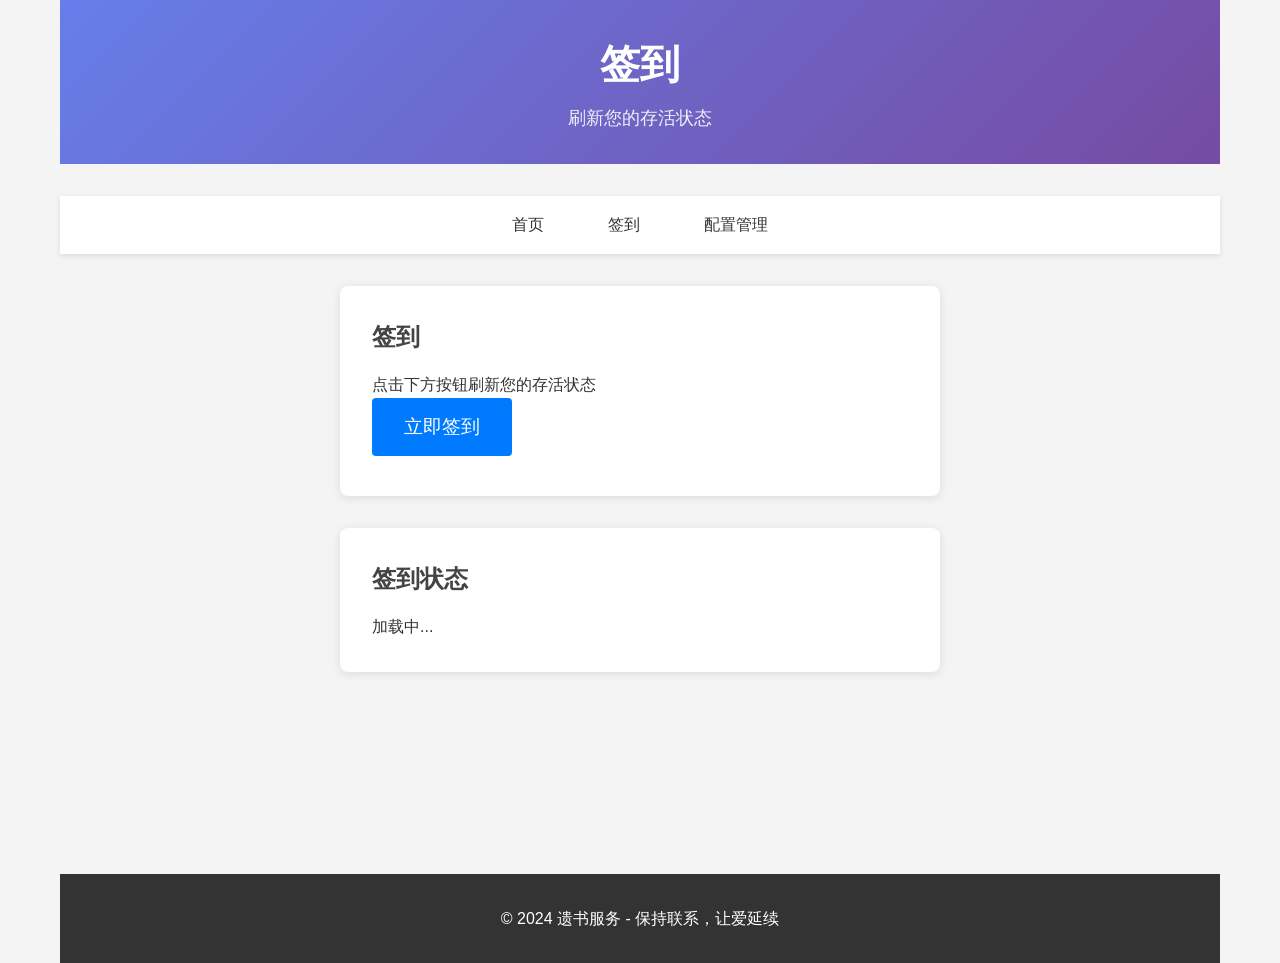
==== templates/checkin.html @ 2f354e29 "feat: 完善项目构建系统和文档 - 添加完整的 Makefile 构建系统，支持调试和发行版本构建 - 更新 CLAUDE.md 文档，反映项目当前状态和无数据库架构 - 添加 BUILD_RUL" ====
<!DOCTYPE html>
<html lang="zh-CN">
<head>
    <meta charset="UTF-8">
    <meta name="viewport" content="width=device-width, initial-scale=1.0">
    <title>{{.title}}</title>
    <link rel="stylesheet" href="/static/css/style.css">
</head>
<body>
    <div class="container">
        <header>
            <h1>签到</h1>
            <p>刷新您的存活状态</p>
        </header>
        
        <nav>
            <ul>
                <li><a href="/">首页</a></li>
                <li><a href="/checkin">签到</a></li>
                <li><a href="/config">配置管理</a></li>
            </ul>
        </nav>
        
        <main>
            <div class="checkin-container">
                <div class="card">
                    <h2>签到</h2>
                    <p>点击下方按钮刷新您的存活状态</p>
                    <button onclick="performCheckin()" class="btn btn-primary btn-large">立即签到</button>
                    <div id="checkin-result" class="result" style="display: none;"></div>
                </div>
                
                <div class="card">
                    <h2>签到状态</h2>
                    <div id="status-info">
                        <p>加载中...</p>
                    </div>
                </div>
            </div>
        </main>
        
        <footer>
            <p>&copy; 2024 遗书服务 - 保持联系，让爱延续</p>
        </footer>
    </div>

    <script src="/static/js/checkin.js"></script>
</body>
</html>
---- static/css/style.css ----
/* 基础样式 */
* {
    margin: 0;
    padding: 0;
    box-sizing: border-box;
}

body {
    font-family: 'Arial', sans-serif;
    line-height: 1.6;
    color: #333;
    background-color: #f4f4f4;
}

.container {
    max-width: 1200px;
    margin: 0 auto;
    padding: 0 20px;
}

/* 头部样式 */
header {
    background: linear-gradient(135deg, #667eea 0%, #764ba2 100%);
    color: white;
    padding: 2rem 0;
    text-align: center;
    margin-bottom: 2rem;
}

header h1 {
    font-size: 2.5rem;
    margin-bottom: 0.5rem;
}

header p {
    font-size: 1.1rem;
    opacity: 0.9;
}

/* 导航样式 */
nav {
    background: white;
    box-shadow: 0 2px 5px rgba(0,0,0,0.1);
    margin-bottom: 2rem;
}

nav ul {
    list-style: none;
    display: flex;
    justify-content: center;
    padding: 1rem 0;
}

nav li {
    margin: 0 1rem;
}

nav a {
    text-decoration: none;
    color: #333;
    font-weight: 500;
    padding: 0.5rem 1rem;
    border-radius: 4px;
    transition: background-color 0.3s;
}

nav a:hover {
    background-color: #f0f0f0;
}

/* 主要内容样式 */
main {
    min-height: 60vh;
}

/* 卡片样式 */
.card {
    background: white;
    border-radius: 8px;
    box-shadow: 0 2px 10px rgba(0,0,0,0.1);
    padding: 2rem;
    margin-bottom: 2rem;
}

.card h2 {
    color: #444;
    margin-bottom: 1rem;
    font-size: 1.5rem;
}

/* 仪表板样式 */
.dashboard {
    display: grid;
    grid-template-columns: repeat(auto-fit, minmax(300px, 1fr));
    gap: 2rem;
}

/* 按钮样式 */
.btn {
    display: inline-block;
    padding: 0.75rem 1.5rem;
    border: none;
    border-radius: 4px;
    text-decoration: none;
    cursor: pointer;
    font-size: 1rem;
    transition: all 0.3s;
    margin-right: 0.5rem;
    margin-bottom: 0.5rem;
}

.btn-primary {
    background: #007bff;
    color: white;
}

.btn-primary:hover {
    background: #0056b3;
}

.btn-secondary {
    background: #6c757d;
    color: white;
}

.btn-secondary:hover {
    background: #545b62;
}

.btn-danger {
    background: #dc3545;
    color: white;
}

.btn-danger:hover {
    background: #c82333;
}

.btn-large {
    padding: 1rem 2rem;
    font-size: 1.2rem;
}

/* 签到页面样式 */
.checkin-container {
    max-width: 600px;
    margin: 0 auto;
}

.checkin-container .actions {
    text-align: center;
    margin: 2rem 0;
}

/* 结果样式 */
.result {
    margin-top: 1rem;
    padding: 1rem;
    border-radius: 4px;
}

.result.success {
    background: #d4edda;
    color: #155724;
    border: 1px solid #c3e6cb;
}

.result.error {
    background: #f8d7da;
    color: #721c24;
    border: 1px solid #f5c6cb;
}

/* 配置页面样式 */
.config-container {
    max-width: 800px;
    margin: 0 auto;
}

/* 标签样式 */
.tabs {
    display: flex;
    background: white;
    border-radius: 8px 8px 0 0;
    box-shadow: 0 2px 5px rgba(0,0,0,0.1);
    margin-bottom: 0;
}

.tab-btn {
    flex: 1;
    padding: 1rem;
    border: none;
    background: #f8f9fa;
    cursor: pointer;
    font-size: 1rem;
    transition: background-color 0.3s;
}

.tab-btn.active {
    background: white;
    border-bottom: 2px solid #007bff;
}

.tab-btn:hover {
    background: #e9ecef;
}

.tab-content {
    display: none;
}

.tab-content.active {
    display: block;
}

/* 表单样式 */
.form-group {
    margin-bottom: 1.5rem;
}

.form-group label {
    display: block;
    margin-bottom: 0.5rem;
    font-weight: 500;
}

.form-group input,
.form-group select,
.form-group textarea {
    width: 100%;
    padding: 0.75rem;
    border: 1px solid #ddd;
    border-radius: 4px;
    font-size: 1rem;
}

.form-group textarea {
    resize: vertical;
    min-height: 100px;
}

.form-actions {
    display: flex;
    gap: 1rem;
    margin-top: 2rem;
}

/* 遗书列表样式 */
.will-item {
    border: 1px solid #ddd;
    border-radius: 4px;
    padding: 1rem;
    margin-bottom: 1rem;
}

.will-item h3 {
    margin-bottom: 0.5rem;
    color: #444;
}

.will-item p {
    color: #666;
    margin-bottom: 0.5rem;
}

.will-item .meta {
    font-size: 0.9rem;
    color: #888;
}

.will-item .actions {
    margin-top: 1rem;
}

/* 模态框样式 */
.modal {
    position: fixed;
    z-index: 1000;
    left: 0;
    top: 0;
    width: 100%;
    height: 100%;
    background-color: rgba(0,0,0,0.5);
}

.modal-content {
    background-color: white;
    margin: 5% auto;
    padding: 2rem;
    border-radius: 8px;
    width: 90%;
    max-width: 600px;
    position: relative;
}

.close {
    position: absolute;
    right: 1rem;
    top: 1rem;
    font-size: 2rem;
    cursor: pointer;
    color: #aaa;
}

.close:hover {
    color: #000;
}

/* 页脚样式 */
footer {
    background: #333;
    color: white;
    text-align: center;
    padding: 2rem 0;
    margin-top: 3rem;
}

/* 响应式设计 */
@media (max-width: 768px) {
    .container {
        padding: 0 10px;
    }
    
    header h1 {
        font-size: 2rem;
    }
    
    nav ul {
        flex-direction: column;
        align-items: center;
    }
    
    nav li {
        margin: 0.5rem 0;
    }
    
    .dashboard {
        grid-template-columns: 1fr;
    }
    
    .tabs {
        flex-direction: column;
    }
    
    .form-actions {
        flex-direction: column;
    }
    
    .modal-content {
        margin: 10% auto;
        width: 95%;
    }
}

/* 状态指示器样式 */
.status-indicator {
    display: inline-block;
    width: 12px;
    height: 12px;
    border-radius: 50%;
    margin-right: 0.5rem;
}

.status-indicator.healthy {
    background: #28a745;
}

.status-indicator.warning {
    background: #ffc107;
}

.status-indicator.error {
    background: #dc3545;
}

/* 加载动画 */
.loading {
    display: inline-block;
    width: 20px;
    height: 20px;
    border: 3px solid #f3f3f3;
    border-top: 3px solid #3498db;
    border-radius: 50%;
    animation: spin 1s linear infinite;
}

@keyframes spin {
    0% { transform: rotate(0deg); }
    100% { transform: rotate(360deg); }
}
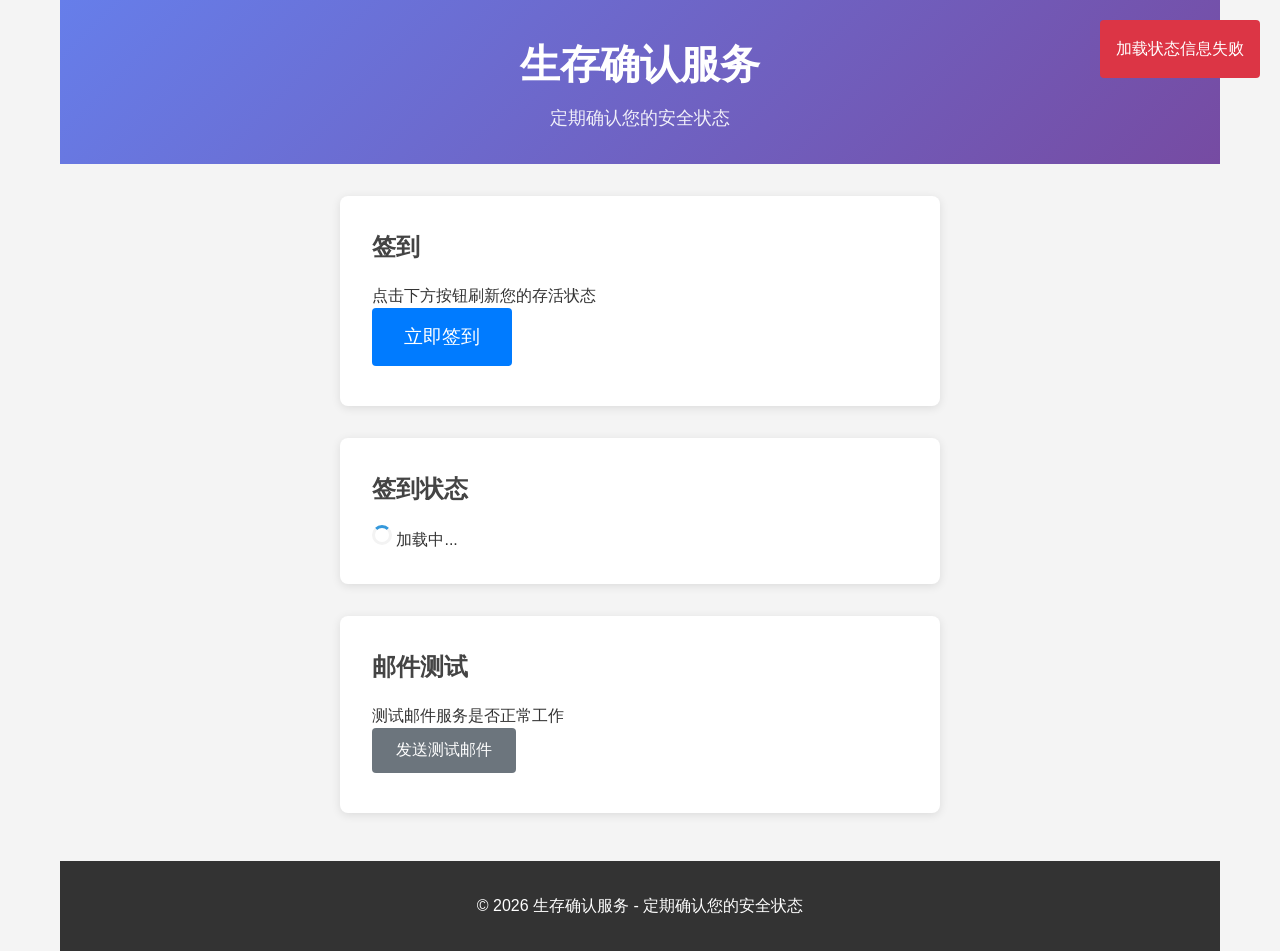
==== commit ef233dff: "feat: 重构前端界面并增强安全性 - 移除首页和配置管理页面，只保留签到页面 - 将服务名称从"遗书服务"改为"生存确认服务" - 简化页面导航，移除不必要的菜单横幅 - 优化时间显示格式为"20" ====
--- a/templates/checkin.html
+++ b/templates/checkin.html
@@ -9,17 +9,9 @@
 <body>
     <div class="container">
         <header>
-            <h1>签到</h1>
-            <p>刷新您的存活状态</p>
+            <h1>生存确认服务</h1>
+            <p>定期确认您的安全状态</p>
         </header>
-        
-        <nav>
-            <ul>
-                <li><a href="/">首页</a></li>
-                <li><a href="/checkin">签到</a></li>
-                <li><a href="/config">配置管理</a></li>
-            </ul>
-        </nav>
         
         <main>
             <div class="checkin-container">
@@ -36,14 +28,22 @@
                         <p>加载中...</p>
                     </div>
                 </div>
+                
+                <div class="card">
+                    <h2>邮件测试</h2>
+                    <p>测试邮件服务是否正常工作</p>
+                    <button onclick="sendTestEmail()" class="btn btn-secondary">发送测试邮件</button>
+                    <div id="email-result" class="result" style="display: none;"></div>
+                </div>
             </div>
         </main>
         
         <footer>
-            <p>&copy; 2024 遗书服务 - 保持联系，让爱延续</p>
+            <p>&copy; <span id="current-year"></span> 生存确认服务 - 定期确认您的安全状态</p>
         </footer>
     </div>
 
+    <script src="/static/js/common.js"></script>
     <script src="/static/js/checkin.js"></script>
 </body>
 </html>
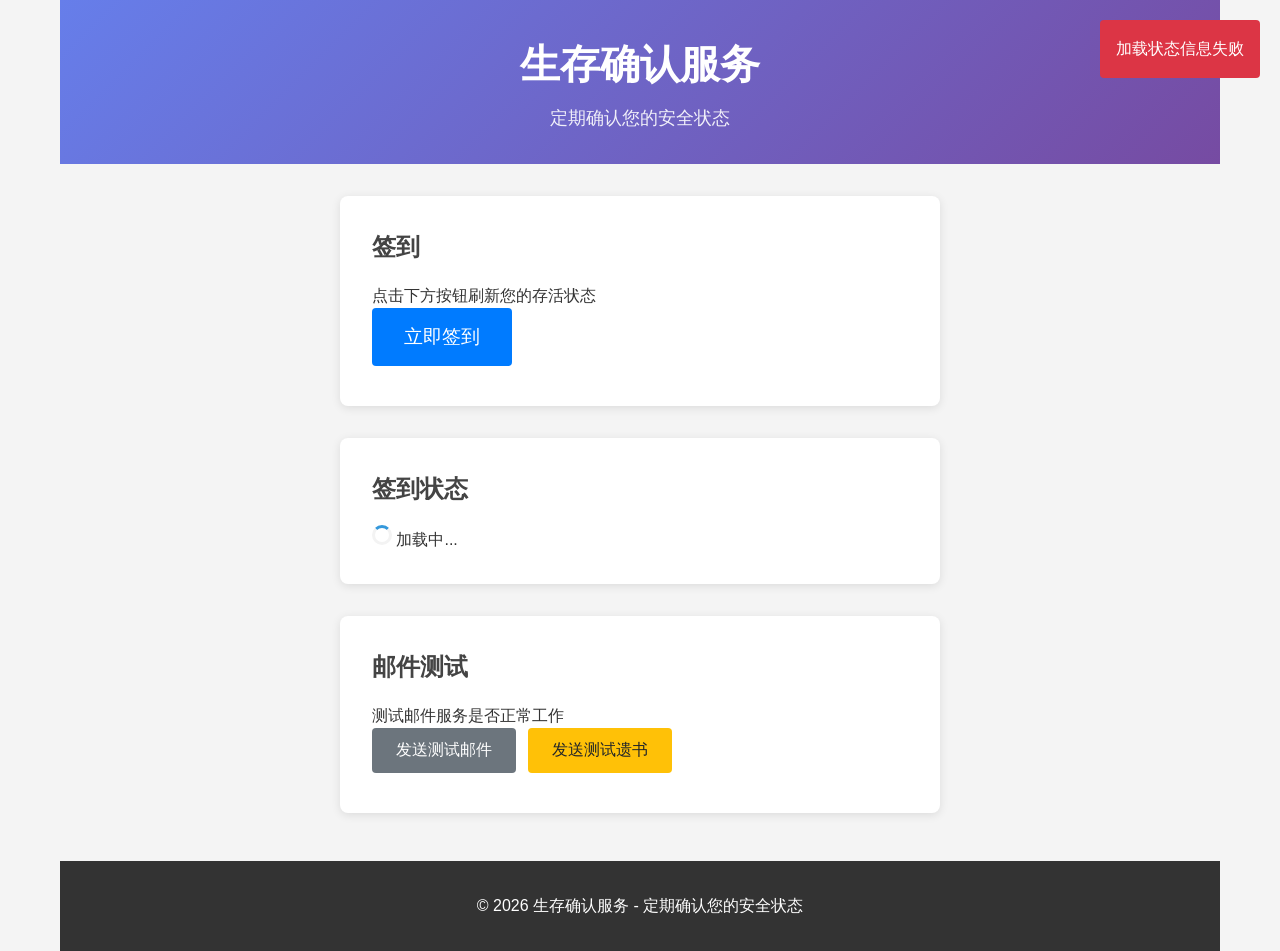
==== commit 45d71dbd: "feat(email): 添加测试遗书发送功能 - 在邮件服务中添加 SendWillToFirstRecipient 方法 - 新增 /api/v1/email/test-will API 端点 -" ====
--- a/templates/checkin.html
+++ b/templates/checkin.html
@@ -33,6 +33,7 @@
                     <h2>邮件测试</h2>
                     <p>测试邮件服务是否正常工作</p>
                     <button onclick="sendTestEmail()" class="btn btn-secondary">发送测试邮件</button>
+                    <button onclick="confirmSendTestWill()" class="btn btn-warning">发送测试遗书</button>
                     <div id="email-result" class="result" style="display: none;"></div>
                 </div>
             </div>
--- a/static/css/style.css
+++ b/static/css/style.css
@@ -134,6 +134,15 @@
 
 .btn-danger:hover {
     background: #c82333;
+}
+
+.btn-warning {
+    background: #ffc107;
+    color: #212529;
+}
+
+.btn-warning:hover {
+    background: #e0a800;
 }
 
 .btn-large {
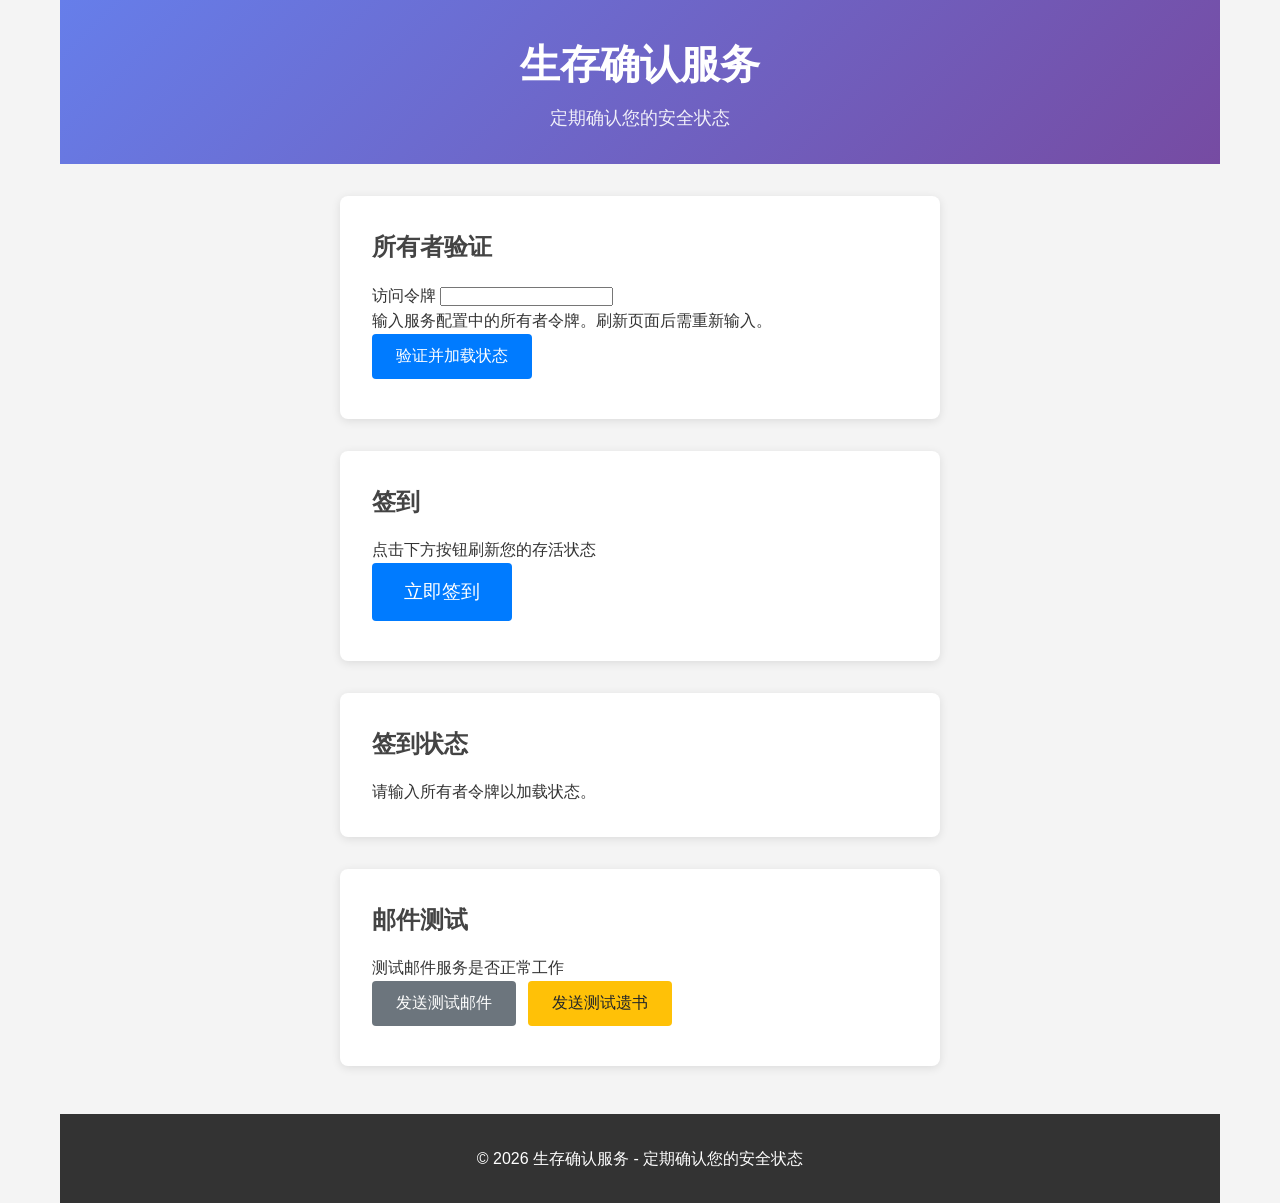
==== commit 0756c0cc: "fix(api): Require owner authentication for sensitive endpoints" ====
--- a/templates/checkin.html
+++ b/templates/checkin.html
@@ -15,6 +15,13 @@
         
         <main>
             <div class="checkin-container">
+                <form class="card" onsubmit="event.preventDefault(); loadStatusInfo();">
+                    <h2>所有者验证</h2>
+                    <label for="owner-token">访问令牌</label>
+                    <input id="owner-token" type="password" autocomplete="off" required>
+                    <p>输入服务配置中的所有者令牌。刷新页面后需重新输入。</p>
+                    <button type="submit" class="btn btn-primary">验证并加载状态</button>
+                </form>
                 <div class="card">
                     <h2>签到</h2>
                     <p>点击下方按钮刷新您的存活状态</p>
@@ -25,7 +32,7 @@
                 <div class="card">
                     <h2>签到状态</h2>
                     <div id="status-info">
-                        <p>加载中...</p>
+                        <p>请输入所有者令牌以加载状态。</p>
                     </div>
                 </div>
                 
